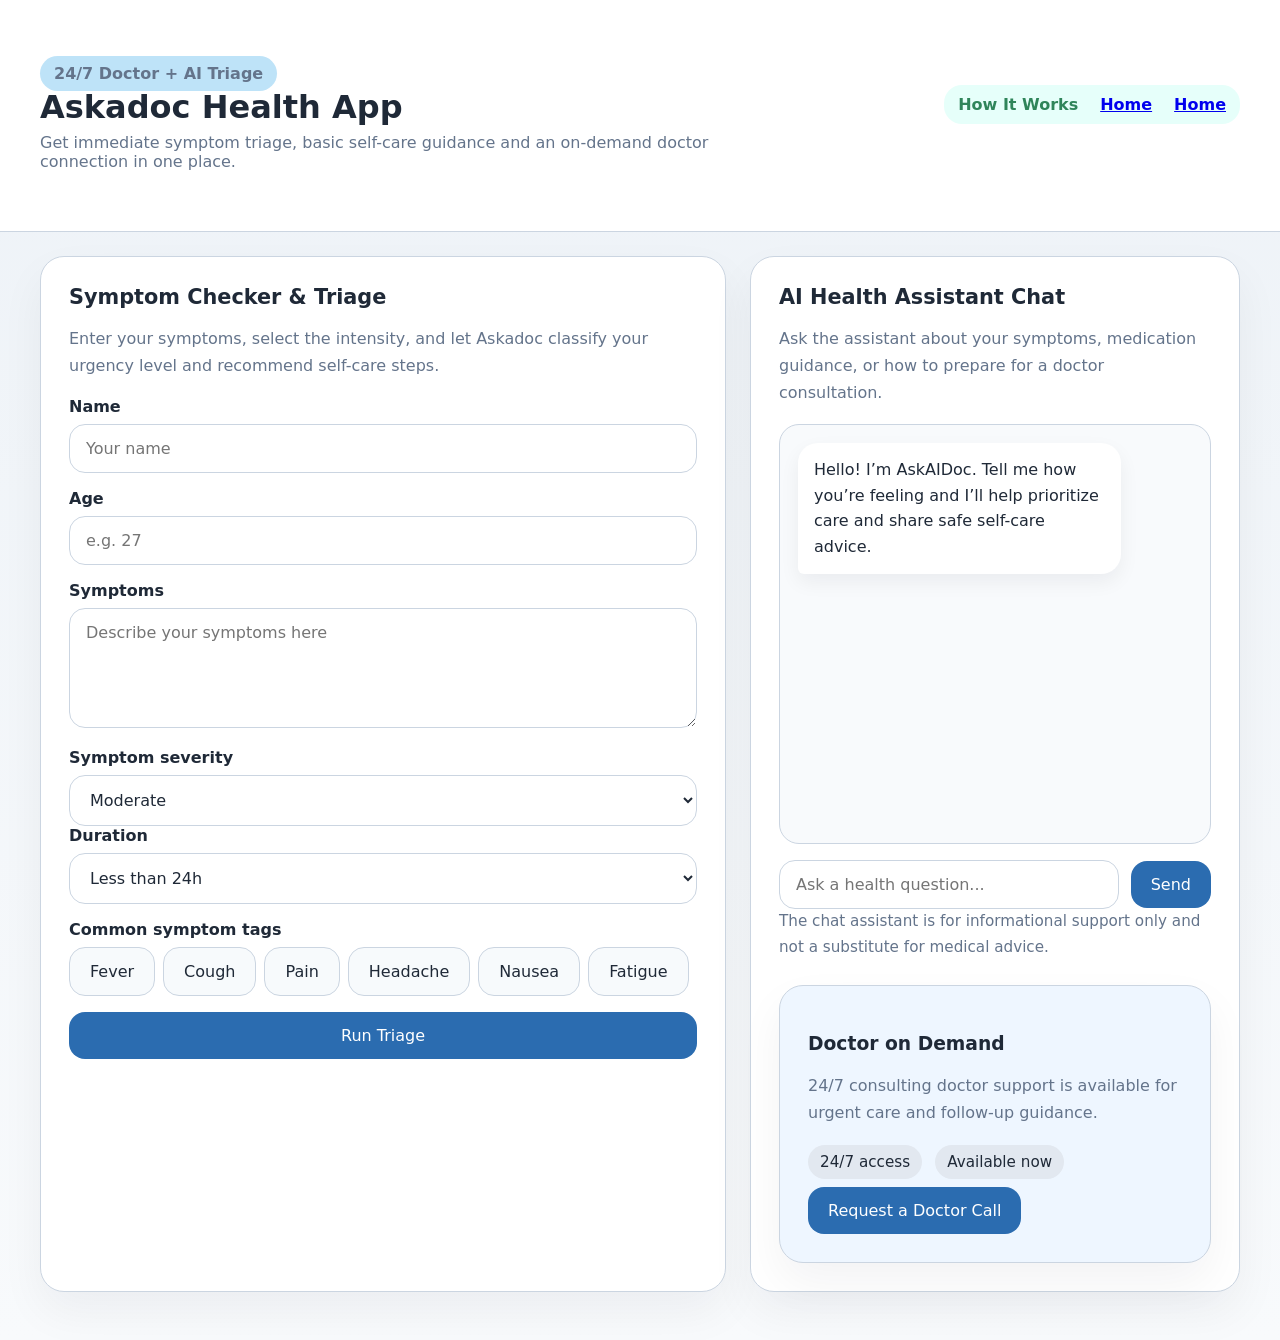
==== index.html @ 36e75188 "Version 2" ====
<!DOCTYPE html>
<html lang="en">
<head>
    <meta charset="UTF-8">
    <meta name="viewport" content="width=device-width, initial-scale=1.0">
    <title>Askadoc</title>
</head>
<body>
    
    <style>
        :root {
            --bg: #f5f9ff;
            --surface: #ffffff;
            --primary: #2b6cb0;
            --primary-soft: #bee3f8;
            --accent: #2f855a;
            --text: #1f2937;
            --muted: #64748b;
            --border: #cbd5e1;
            --danger: #c53030;
            font-family: Inter, system-ui, -apple-system, BlinkMacSystemFont, "Segoe UI", sans-serif;
        }
        * {
            box-sizing: border-box;
        }
        body {
            margin: 0;
            min-height: 100vh;
            background: linear-gradient(180deg, #edf2f7 0%, #f8fafc 100%);
            color: var(--text);
        }
        header {
            padding: 24px 20px 12px;
            background: var(--surface);
            border-bottom: 1px solid var(--border);
            position: sticky;
            top: 0;
            z-index: 10;
        }
        .container {
            width: min(1200px, calc(100% - 32px));
            margin: 0 auto;
            padding: 24px 0 48px;
        }
        .branding {
            display: flex;
            justify-content: space-between;
            align-items: center;
            gap: 16px;
            flex-wrap: wrap;
        }
        .branding h1 {
            margin: 0;
            font-size: clamp(2rem, 2.5vw, 2.8rem);
            line-height: 1.05;
        }
        .branding p {
            margin: 8px 0 0;
            max-width: 720px;
            color: var(--muted);
            font-size: 1rem;
        }
        .pill {
            display: inline-flex;
            align-items: center;
            gap: 8px;
            background: var(--primary-soft);
            color: var(--primary);
            border-radius: 999px;
            padding: 8px 14px;
            font-size: 0.95rem;
            font-weight: 600;
        }
        .grid {
            display: grid;
            gap: 24px;
        }
        .card {
            background: var(--surface);
            border: 1px solid var(--border);
            border-radius: 24px;
            box-shadow: 0 20px 45px rgba(15, 23, 42, 0.05);
            padding: 28px;
        }
        .card h2 {
            margin: 0 0 16px;
            font-size: 1.3rem;
        }
        .card p {
            margin: 0 0 18px;
            color: var(--muted);
            line-height: 1.7;
        }
        .status {
            display: inline-flex;
            align-items: center;
            gap: 10px;
            padding: 10px 14px;
            border-radius: 18px;
            background: #e6fffa;
            color: #2f855a;
            font-weight: 700;
            margin-bottom: 10px;
        }
        .form-row {
            display: grid;
            gap: 16px;
        }
        label {
            font-weight: 600;
            display: block;
            margin-bottom: 8px;
        }
        input, textarea, select {
            width: 100%;
            border: 1px solid var(--border);
            border-radius: 16px;
            padding: 14px 16px;
            font: inherit;
            color: var(--text);
            background: #fff;
        }
        textarea {
            min-height: 120px;
            resize: vertical;
        }
        .row-2 {
            grid-template-columns: 1fr 1fr;
        }
        .row-3 {
            grid-template-columns: repeat(3, minmax(0, 1fr));
        }
        .row-2 > *:last-child, .row-3 > *:last-child {
            min-width: 0;
        }
        button {
            border: none;
            border-radius: 16px;
            padding: 14px 20px;
            font: inherit;
            cursor: pointer;
            color: #fff;
            background: var(--primary);
            transition: transform 0.2s ease, background 0.2s ease;
        }
        button:hover {
            transform: translateY(-1px);
            background: #2c5282;
        }
        .secondary {
            background: #f7fafc;
            color: var(--text);
            border: 1px solid var(--border);
        }
        .secondary:hover {
            background: #edf2f7;
        }
        .badge {
            display: inline-flex;
            align-items: center;
            justify-content: center;
            padding: 8px 12px;
            border-radius: 999px;
            background: #e2e8f0;
            color: var(--text);
            font-size: 0.95rem;
            margin-right: 8px;
            margin-bottom: 8px;
        }
        .chips {
            display: flex;
            flex-wrap: wrap;
            gap: 8px;
            margin-top: 8px;
        }
        .chat-window {
            height: 420px;
            overflow-y: auto;
            display: flex;
            flex-direction: column;
            gap: 14px;
            padding: 18px;
            background: #f8fafc;
            border: 1px solid var(--border);
            border-radius: 20px;
        }
        .message {
            max-width: 82%;
            padding: 14px 16px;
            border-radius: 20px;
            line-height: 1.6;
            white-space: pre-wrap;
        }
        .message.user {
            align-self: flex-end;
            background: var(--primary);
            color: white;
            border-bottom-right-radius: 6px;
        }
        .message.bot {
            align-self: flex-start;
            background: #fff;
            color: var(--text);
            border-bottom-left-radius: 6px;
            box-shadow: 0 8px 20px rgba(15, 23, 42, 0.06);
        }
        .chat-input {
            display: grid;
            grid-template-columns: 1fr auto;
            gap: 12px;
            align-items: center;
            margin-top: 16px;
        }
        .note {
            font-size: 0.95rem;
            color: var(--muted);
        }
        .alert {
            background: #fff5f5;
            color: #9b2c2c;
            padding: 16px;
            border-radius: 18px;
            border: 1px solid #feb2b2;
            display: grid;
            gap: 6px;
        }
        @media (max-width: 767px) {
            .row-2, .row-3 {
                grid-template-columns: 1fr;
            }
            .branding {
                align-items: flex-start;
            }
            .chat-window {
                height: 340px;
            }
        }
    </style>
</head>
<body>
    <header>
        <div class="container branding">
            <div>
                <p class="pill">24/7 Doctor + AI Triage</p>
                <h1>Askadoc Health App</h1>
                <p>Get immediate symptom triage, basic self-care guidance and an on-demand doctor connection in one place.</p>
            </div>
            <div class="status" id="status">
                <span>How It Works</span>
                <a href="/index.html" style="margin-left: 12px; text-decoration: underline;">Home</a>
                <a href="/About.html" style="margin-left: 12px; text-decoration: underline;">Home</a>
            </div>
        </div>
    </header>

    <main class="container grid" style="grid-template-columns: 1.4fr 1fr;">
        <section class="card">
            <h2>Symptom Checker & Triage</h2>
            <p>Enter your symptoms, select the intensity, and let Askadoc classify your urgency level and recommend self-care steps.</p>
            <form id="triage-form" class="form-row">
                <div>
                    <label for="name">Name</label>
                    <input type="text" id="name" placeholder="Your name" required>
                </div>
                <div>
                    <label for="age">Age</label>
                    <input type="number" id="age" min="1" max="120" placeholder="e.g. 27" required>
                </div>
                <div>
                    <label for="symptoms">Symptoms</label>
                    <textarea id="symptoms" placeholder="Describe your symptoms here" required></textarea>
                </div>
                <div class="row-2">
                    <div>
                        <label for="severity">Symptom severity</label>
                        <select id="severity" required>
                            <option value="mild">Mild</option>
                            <option value="moderate" selected>Moderate</option>
                            <option value="severe">Severe</option>
                        </select>
                    </div>
                    <div>
                        <label for="duration">Duration</label>
                        <select id="duration" required>
                            <option value="1">Less than 24h</option>
                            <option value="2">1-3 days</option>
                            <option value="3">More than 3 days</option>
                        </select>
                    </div>
                </div>
                <div>
                    <label>Common symptom tags</label>
                    <div class="chips" id="tag-list">
                        <button type="button" class="secondary" data-tag="fever">Fever</button>
                        <button type="button" class="secondary" data-tag="cough">Cough</button>
                        <button type="button" class="secondary" data-tag="pain">Pain</button>
                        <button type="button" class="secondary" data-tag="headache">Headache</button>
                        <button type="button" class="secondary" data-tag="nausea">Nausea</button>
                        <button type="button" class="secondary" data-tag="fatigue">Fatigue</button>
                    </div>
                </div>
                <button type="submit">Run Triage</button>
            </form>

            <div id="triage-output" style="margin-top: 24px; display:none;" class="card">
                <div class="status" id="triage-level"></div>
                <h3>Recommendations</h3>
                <p id="triage-summary"></p>
                <h4>Self-care advice</h4>
                <ul id="self-care-list"></ul>
                <p class="note">If symptoms worsen or do not improve within 24–48 hours, connect with a doctor immediately.</p>
                <button id="connect-doctor">Connect to Doctor</button>
            </div>
        </section>

        <aside class="card">
            <h2>AI Health Assistant Chat</h2>
            <p>Ask the assistant about your symptoms, medication guidance, or how to prepare for a doctor consultation.</p>
            <div class="chat-window" id="chat-window">
                <div class="message bot">Hello! I’m AskAIDoc. Tell me how you’re feeling and I’ll help prioritize care and share safe self-care advice.</div>
            </div>
            <div class="chat-input">
                <input type="text" id="chat-input" placeholder="Ask a health question..." aria-label="Health chatbot question">
                <button id="send-chat">Send</button>
            </div>
            <p class="note">The chat assistant is for informational support only and not a substitute for medical advice.</p>
            <div class="card" style="margin-top: 24px; background: #eef6ff;">
                <h3>Doctor on Demand</h3>
                <p>24/7 consulting doctor support is available for urgent care and follow-up guidance.</p>
                <div class="badge">24/7 access</div>
                <div class="badge" id="doctor-depth">Available now</div>
                <button id="request-call">Request a Doctor Call</button>
            </div>
        </aside>
    </main>

    
</body>
</html>



</body>
</html>
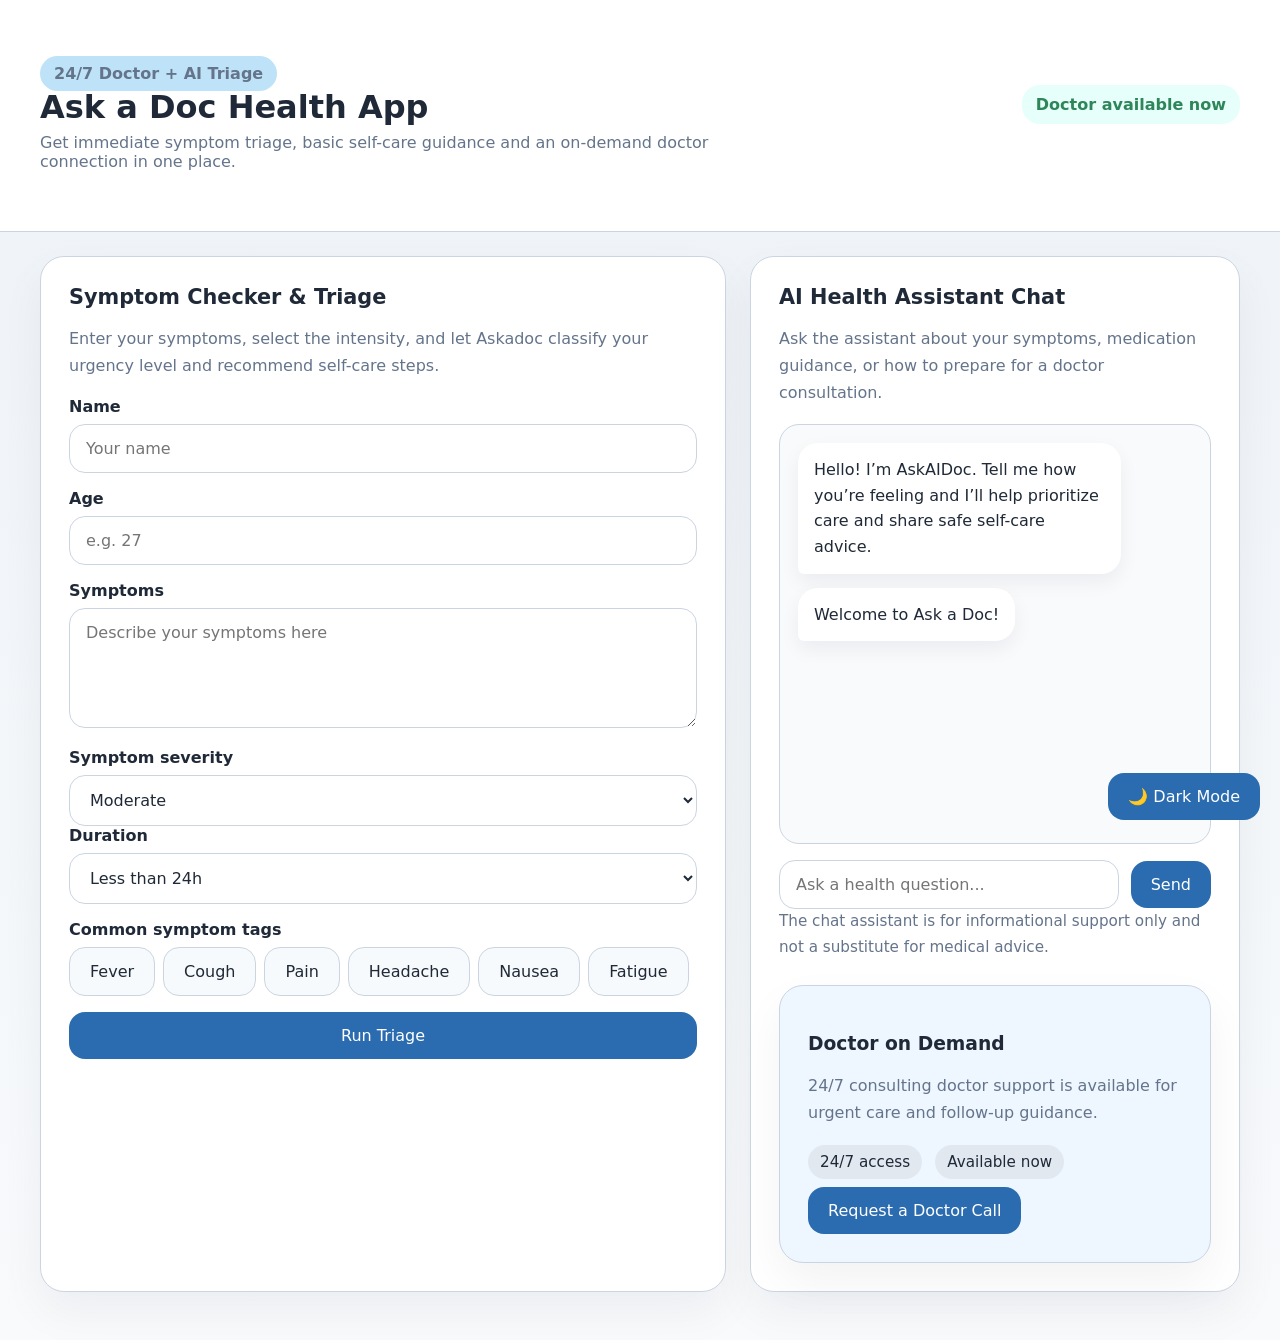
==== commit a50b22a5: "Added js and styles" ====
--- a/index.html
+++ b/index.html
@@ -3,257 +3,24 @@
 <head>
     <meta charset="UTF-8">
     <meta name="viewport" content="width=device-width, initial-scale=1.0">
-    <title>Askadoc</title>
-</head>
-<body>
-    
-    <style>
-        :root {
-            --bg: #f5f9ff;
-            --surface: #ffffff;
-            --primary: #2b6cb0;
-            --primary-soft: #bee3f8;
-            --accent: #2f855a;
-            --text: #1f2937;
-            --muted: #64748b;
-            --border: #cbd5e1;
-            --danger: #c53030;
-            font-family: Inter, system-ui, -apple-system, BlinkMacSystemFont, "Segoe UI", sans-serif;
-        }
-        * {
-            box-sizing: border-box;
-        }
-        body {
-            margin: 0;
-            min-height: 100vh;
-            background: linear-gradient(180deg, #edf2f7 0%, #f8fafc 100%);
-            color: var(--text);
-        }
-        header {
-            padding: 24px 20px 12px;
-            background: var(--surface);
-            border-bottom: 1px solid var(--border);
-            position: sticky;
-            top: 0;
-            z-index: 10;
-        }
-        .container {
-            width: min(1200px, calc(100% - 32px));
-            margin: 0 auto;
-            padding: 24px 0 48px;
-        }
-        .branding {
-            display: flex;
-            justify-content: space-between;
-            align-items: center;
-            gap: 16px;
-            flex-wrap: wrap;
-        }
-        .branding h1 {
-            margin: 0;
-            font-size: clamp(2rem, 2.5vw, 2.8rem);
-            line-height: 1.05;
-        }
-        .branding p {
-            margin: 8px 0 0;
-            max-width: 720px;
-            color: var(--muted);
-            font-size: 1rem;
-        }
-        .pill {
-            display: inline-flex;
-            align-items: center;
-            gap: 8px;
-            background: var(--primary-soft);
-            color: var(--primary);
-            border-radius: 999px;
-            padding: 8px 14px;
-            font-size: 0.95rem;
-            font-weight: 600;
-        }
-        .grid {
-            display: grid;
-            gap: 24px;
-        }
-        .card {
-            background: var(--surface);
-            border: 1px solid var(--border);
-            border-radius: 24px;
-            box-shadow: 0 20px 45px rgba(15, 23, 42, 0.05);
-            padding: 28px;
-        }
-        .card h2 {
-            margin: 0 0 16px;
-            font-size: 1.3rem;
-        }
-        .card p {
-            margin: 0 0 18px;
-            color: var(--muted);
-            line-height: 1.7;
-        }
-        .status {
-            display: inline-flex;
-            align-items: center;
-            gap: 10px;
-            padding: 10px 14px;
-            border-radius: 18px;
-            background: #e6fffa;
-            color: #2f855a;
-            font-weight: 700;
-            margin-bottom: 10px;
-        }
-        .form-row {
-            display: grid;
-            gap: 16px;
-        }
-        label {
-            font-weight: 600;
-            display: block;
-            margin-bottom: 8px;
-        }
-        input, textarea, select {
-            width: 100%;
-            border: 1px solid var(--border);
-            border-radius: 16px;
-            padding: 14px 16px;
-            font: inherit;
-            color: var(--text);
-            background: #fff;
-        }
-        textarea {
-            min-height: 120px;
-            resize: vertical;
-        }
-        .row-2 {
-            grid-template-columns: 1fr 1fr;
-        }
-        .row-3 {
-            grid-template-columns: repeat(3, minmax(0, 1fr));
-        }
-        .row-2 > *:last-child, .row-3 > *:last-child {
-            min-width: 0;
-        }
-        button {
-            border: none;
-            border-radius: 16px;
-            padding: 14px 20px;
-            font: inherit;
-            cursor: pointer;
-            color: #fff;
-            background: var(--primary);
-            transition: transform 0.2s ease, background 0.2s ease;
-        }
-        button:hover {
-            transform: translateY(-1px);
-            background: #2c5282;
-        }
-        .secondary {
-            background: #f7fafc;
-            color: var(--text);
-            border: 1px solid var(--border);
-        }
-        .secondary:hover {
-            background: #edf2f7;
-        }
-        .badge {
-            display: inline-flex;
-            align-items: center;
-            justify-content: center;
-            padding: 8px 12px;
-            border-radius: 999px;
-            background: #e2e8f0;
-            color: var(--text);
-            font-size: 0.95rem;
-            margin-right: 8px;
-            margin-bottom: 8px;
-        }
-        .chips {
-            display: flex;
-            flex-wrap: wrap;
-            gap: 8px;
-            margin-top: 8px;
-        }
-        .chat-window {
-            height: 420px;
-            overflow-y: auto;
-            display: flex;
-            flex-direction: column;
-            gap: 14px;
-            padding: 18px;
-            background: #f8fafc;
-            border: 1px solid var(--border);
-            border-radius: 20px;
-        }
-        .message {
-            max-width: 82%;
-            padding: 14px 16px;
-            border-radius: 20px;
-            line-height: 1.6;
-            white-space: pre-wrap;
-        }
-        .message.user {
-            align-self: flex-end;
-            background: var(--primary);
-            color: white;
-            border-bottom-right-radius: 6px;
-        }
-        .message.bot {
-            align-self: flex-start;
-            background: #fff;
-            color: var(--text);
-            border-bottom-left-radius: 6px;
-            box-shadow: 0 8px 20px rgba(15, 23, 42, 0.06);
-        }
-        .chat-input {
-            display: grid;
-            grid-template-columns: 1fr auto;
-            gap: 12px;
-            align-items: center;
-            margin-top: 16px;
-        }
-        .note {
-            font-size: 0.95rem;
-            color: var(--muted);
-        }
-        .alert {
-            background: #fff5f5;
-            color: #9b2c2c;
-            padding: 16px;
-            border-radius: 18px;
-            border: 1px solid #feb2b2;
-            display: grid;
-            gap: 6px;
-        }
-        @media (max-width: 767px) {
-            .row-2, .row-3 {
-                grid-template-columns: 1fr;
-            }
-            .branding {
-                align-items: flex-start;
-            }
-            .chat-window {
-                height: 340px;
-            }
-        }
-    </style>
+    <title>Ask a Doc</title>
+    <link rel="stylesheet" href="styles.css">
 </head>
 <body>
     <header>
         <div class="container branding">
             <div>
                 <p class="pill">24/7 Doctor + AI Triage</p>
-                <h1>Askadoc Health App</h1>
+                <h1>Ask a Doc Health App</h1>
                 <p>Get immediate symptom triage, basic self-care guidance and an on-demand doctor connection in one place.</p>
             </div>
-            <div class="status" id="status">
-                <span>How It Works</span>
-                <a href="/index.html" style="margin-left: 12px; text-decoration: underline;">Home</a>
-                <a href="/About.html" style="margin-left: 12px; text-decoration: underline;">Home</a>
+            <div class="status" id="doctor-status">
+                <span>Doctor available now</span>
             </div>
         </div>
     </header>
 
-    <main class="container grid" style="grid-template-columns: 1.4fr 1fr;">
+    <main class="container grid two-cols">
         <section class="card">
             <h2>Symptom Checker & Triage</h2>
             <p>Enter your symptoms, select the intensity, and let Askadoc classify your urgency level and recommend self-care steps.</p>
@@ -302,7 +69,7 @@
                 <button type="submit">Run Triage</button>
             </form>
 
-            <div id="triage-output" style="margin-top: 24px; display:none;" class="card">
+            <div id="triage-output" class="card hidden">
                 <div class="status" id="triage-level"></div>
                 <h3>Recommendations</h3>
                 <p id="triage-summary"></p>
@@ -324,7 +91,7 @@
                 <button id="send-chat">Send</button>
             </div>
             <p class="note">The chat assistant is for informational support only and not a substitute for medical advice.</p>
-            <div class="card" style="margin-top: 24px; background: #eef6ff;">
+            <div class="card accent-card">
                 <h3>Doctor on Demand</h3>
                 <p>24/7 consulting doctor support is available for urgent care and follow-up guidance.</p>
                 <div class="badge">24/7 access</div>
@@ -334,11 +101,23 @@
         </aside>
     </main>
 
-    
+    <script src="script.js"></script>
 </body>
 </html>
 
 
 
-</body>
-</html>+
+
+
+
+
+
+
+
+
+
+
+
+
+
--- a/styles.css
+++ b/styles.css
@@ -0,0 +1,247 @@
+:root {
+    --bg: #f5f9ff;
+    --surface: #ffffff;
+    --primary: #2b6cb0;
+    --primary-soft: #bee3f8;
+    --accent: #2f855a;
+    --text: #1f2937;
+    --muted: #64748b;
+    --border: #cbd5e1;
+    --danger: #c53030;
+    font-family: Inter, system-ui, -apple-system, BlinkMacSystemFont, "Segoe UI", sans-serif;
+}
+* {
+    box-sizing: border-box;
+}
+body {
+    margin: 0;
+    min-height: 100vh;
+    background: linear-gradient(180deg, #edf2f7 0%, #f8fafc 100%);
+    color: var(--text);
+}
+header {
+    padding: 24px 20px 12px;
+    background: var(--surface);
+    border-bottom: 1px solid var(--border);
+    position: sticky;
+    top: 0;
+    z-index: 10;
+}
+.container {
+    width: min(1200px, calc(100% - 32px));
+    margin: 0 auto;
+    padding: 24px 0 48px;
+}
+.branding {
+    display: flex;
+    justify-content: space-between;
+    align-items: center;
+    gap: 16px;
+    flex-wrap: wrap;
+}
+.branding h1 {
+    margin: 0;
+    font-size: clamp(2rem, 2.5vw, 2.8rem);
+    line-height: 1.05;
+}
+.branding p {
+    margin: 8px 0 0;
+    max-width: 720px;
+    color: var(--muted);
+    font-size: 1rem;
+}
+.pill {
+    display: inline-flex;
+    align-items: center;
+    gap: 8px;
+    background: var(--primary-soft);
+    color: var(--primary);
+    border-radius: 999px;
+    padding: 8px 14px;
+    font-size: 0.95rem;
+    font-weight: 600;
+}
+.grid {
+    display: grid;
+    gap: 24px;
+}
+.card {
+    background: var(--surface);
+    border: 1px solid var(--border);
+    border-radius: 24px;
+    box-shadow: 0 20px 45px rgba(15, 23, 42, 0.05);
+    padding: 28px;
+}
+.card h2 {
+    margin: 0 0 16px;
+    font-size: 1.3rem;
+}
+.card p {
+    margin: 0 0 18px;
+    color: var(--muted);
+    line-height: 1.7;
+}
+.status {
+    display: inline-flex;
+    align-items: center;
+    gap: 10px;
+    padding: 10px 14px;
+    border-radius: 18px;
+    font-weight: 700;
+    margin-bottom: 10px;
+}
+.status.online{background:#e6fffa;color:#2f855a}
+.status.busy{background:#fff5f5;color:#c53030}
+.form-row {
+    display: grid;
+    gap: 16px;
+}
+label {
+    font-weight: 600;
+    display: block;
+    margin-bottom: 8px;
+}
+input, textarea, select {
+    width: 100%;
+    border: 1px solid var(--border);
+    border-radius: 16px;
+    padding: 14px 16px;
+    font: inherit;
+    color: var(--text);
+    background: #fff;
+}
+textarea {
+    min-height: 120px;
+    resize: vertical;
+}
+.row-2 {
+    grid-template-columns: 1fr 1fr;
+}
+.row-3 {
+    grid-template-columns: repeat(3, minmax(0, 1fr));
+}
+.row-2 > *:last-child, .row-3 > *:last-child {
+    min-width: 0;
+}
+button {
+    border: none;
+    border-radius: 16px;
+    padding: 14px 20px;
+    font: inherit;
+    cursor: pointer;
+    color: #fff;
+    background: var(--primary);
+    transition: transform 0.2s ease, background 0.2s ease;
+}
+button:hover {
+    transform: translateY(-1px);
+    background: #2c5282;
+}
+.secondary {
+    background: #f7fafc;
+    color: var(--text);
+    border: 1px solid var(--border);
+}
+.secondary:hover {
+    background: #edf2f7;
+}
+.badge {
+    display: inline-flex;
+    align-items: center;
+    justify-content: center;
+    padding: 8px 12px;
+    border-radius: 999px;
+    background: #e2e8f0;
+    color: var(--text);
+    font-size: 0.95rem;
+    margin-right: 8px;
+    margin-bottom: 8px;
+}
+.chips {
+    display: flex;
+    flex-wrap: wrap;
+    gap: 8px;
+    margin-top: 8px;
+}
+.chat-window {
+    height: 420px;
+    overflow-y: auto;
+    display: flex;
+    flex-direction: column;
+    gap: 14px;
+    padding: 18px;
+    background: #f8fafc;
+    border: 1px solid var(--border);
+    border-radius: 20px;
+}
+.message {
+    max-width: 82%;
+    padding: 14px 16px;
+    border-radius: 20px;
+    line-height: 1.6;
+    white-space: pre-wrap;
+}
+.message.user {
+    align-self: flex-end;
+    background: var(--primary);
+    color: white;
+    border-bottom-right-radius: 6px;
+}
+.message.bot {
+    align-self: flex-start;
+    background: #fff;
+    color: var(--text);
+    border-bottom-left-radius: 6px;
+    box-shadow: 0 8px 20px rgba(15, 23, 42, 0.06);
+}
+.chat-input {
+    display: grid;
+    grid-template-columns: 1fr auto;
+    gap: 12px;
+    align-items: center;
+    margin-top: 16px;
+}
+.note {
+    font-size: 0.95rem;
+    color: var(--muted);
+}
+.alert {
+    background: #fff5f5;
+    color: #9b2c2c;
+    padding: 16px;
+    border-radius: 18px;
+    border: 1px solid #feb2b2;
+    display: grid;
+    gap: 6px;
+}
+@media (max-width: 767px) {
+    .row-2, .row-3 {
+        grid-template-columns: 1fr;
+    }
+    .branding {
+        align-items: flex-start;
+    }
+    .chat-window {
+        height: 340px;
+    }
+}
+
+/* Added features */
+body.dark{background:#121212;color:#f5f5f5}
+body.dark .card,body.dark header{background:#1f1f1f;color:#fff}
+body.dark input,body.dark textarea,body.dark select{background:#2d2d2d;color:#fff;border-color:#555}
+
+/* Helpers to replace inline styles */
+.two-cols{grid-template-columns: 1.4fr 1fr}
+.hidden{display:none}
+#triage-output{margin-top:24px}
+.accent-card{margin-top:24px;background:#eef6ff}
+
+/* Floating buttons */
+#dark-toggle{position:fixed;right:20px;bottom:80px;z-index:999}
+#top-btn{position:fixed;right:20px;bottom:20px;display:none;z-index:999}
+#top-btn.visible{display:block}
+
+/* Card animation */
+.animate-init{opacity:0;transform:translateY(30px);transition:all .6s ease}
+.animate-in{opacity:1;transform:translateY(0)}
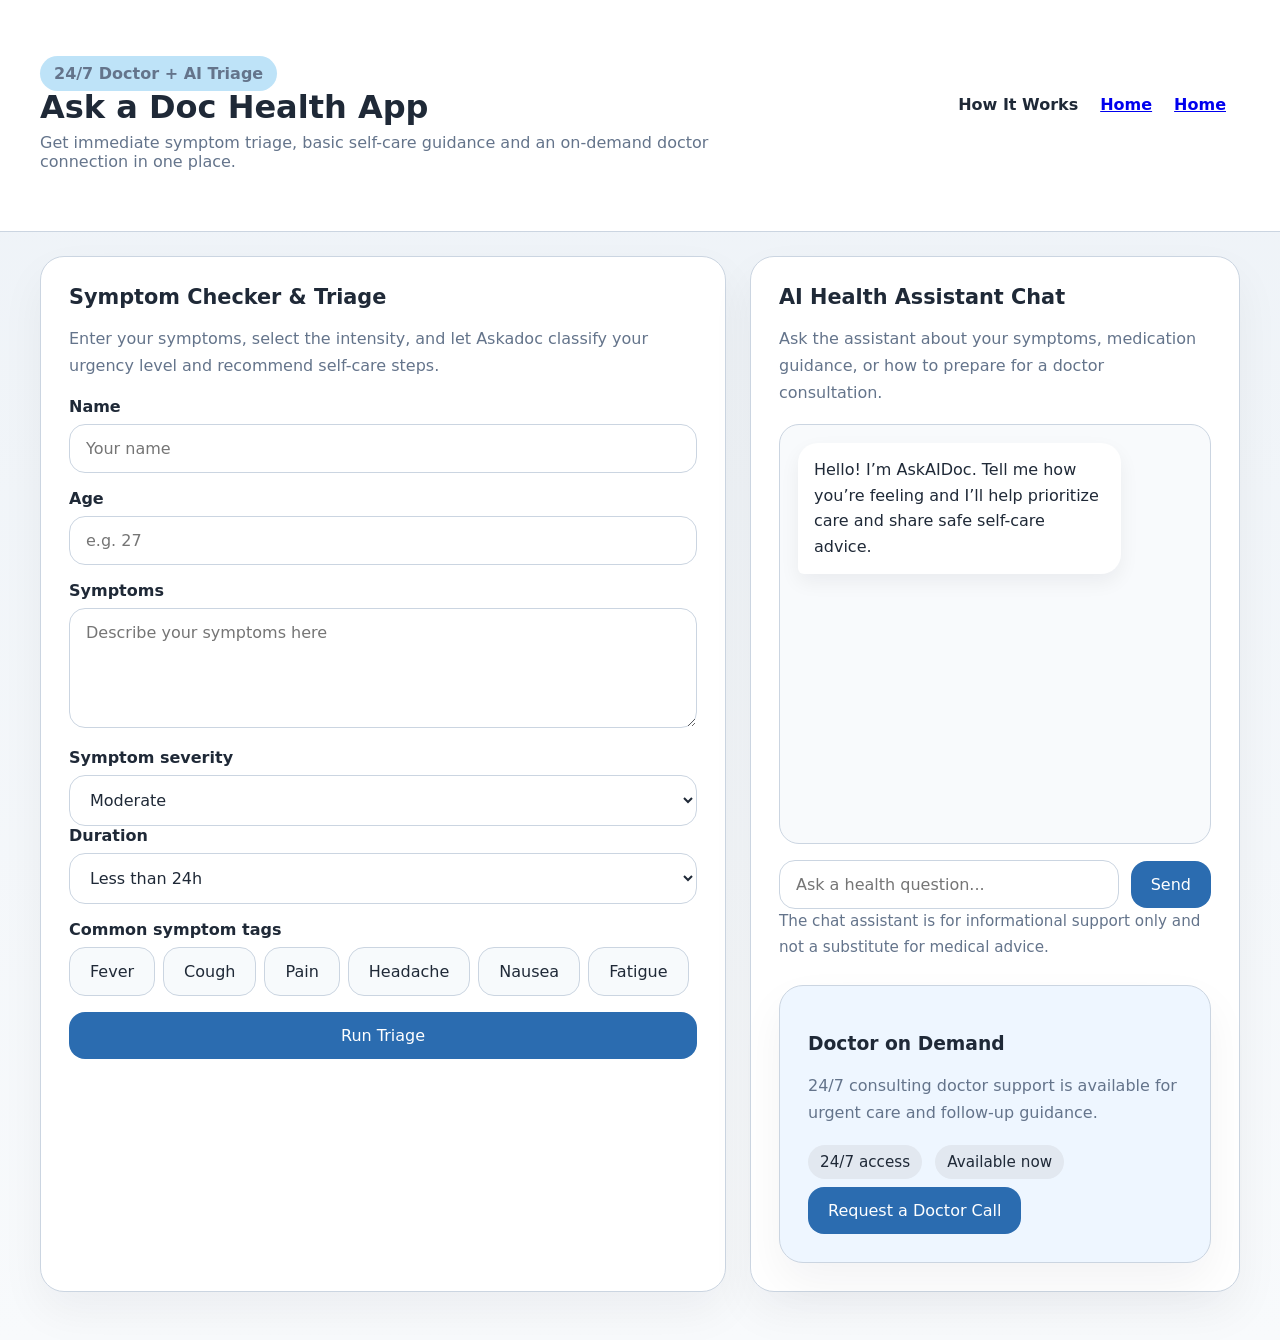
==== commit 26e7a639: "Merge branch 'main' into adding-js" ====
--- a/index.html
+++ b/index.html
@@ -14,8 +14,10 @@
                 <h1>Ask a Doc Health App</h1>
                 <p>Get immediate symptom triage, basic self-care guidance and an on-demand doctor connection in one place.</p>
             </div>
-            <div class="status" id="doctor-status">
-                <span>Doctor available now</span>
+            <div class="status" id="status">
+                <span>How It Works</span>
+                <a href="/index.html" style="margin-left: 12px; text-decoration: underline;">Home</a>
+                <a href="/About.html" style="margin-left: 12px; text-decoration: underline;">Home</a>
             </div>
         </div>
     </header>
@@ -101,7 +103,8 @@
         </aside>
     </main>
 
-    <script src="script.js"></script>
+    <script src="script.js"></script
+    
 </body>
 </html>
 
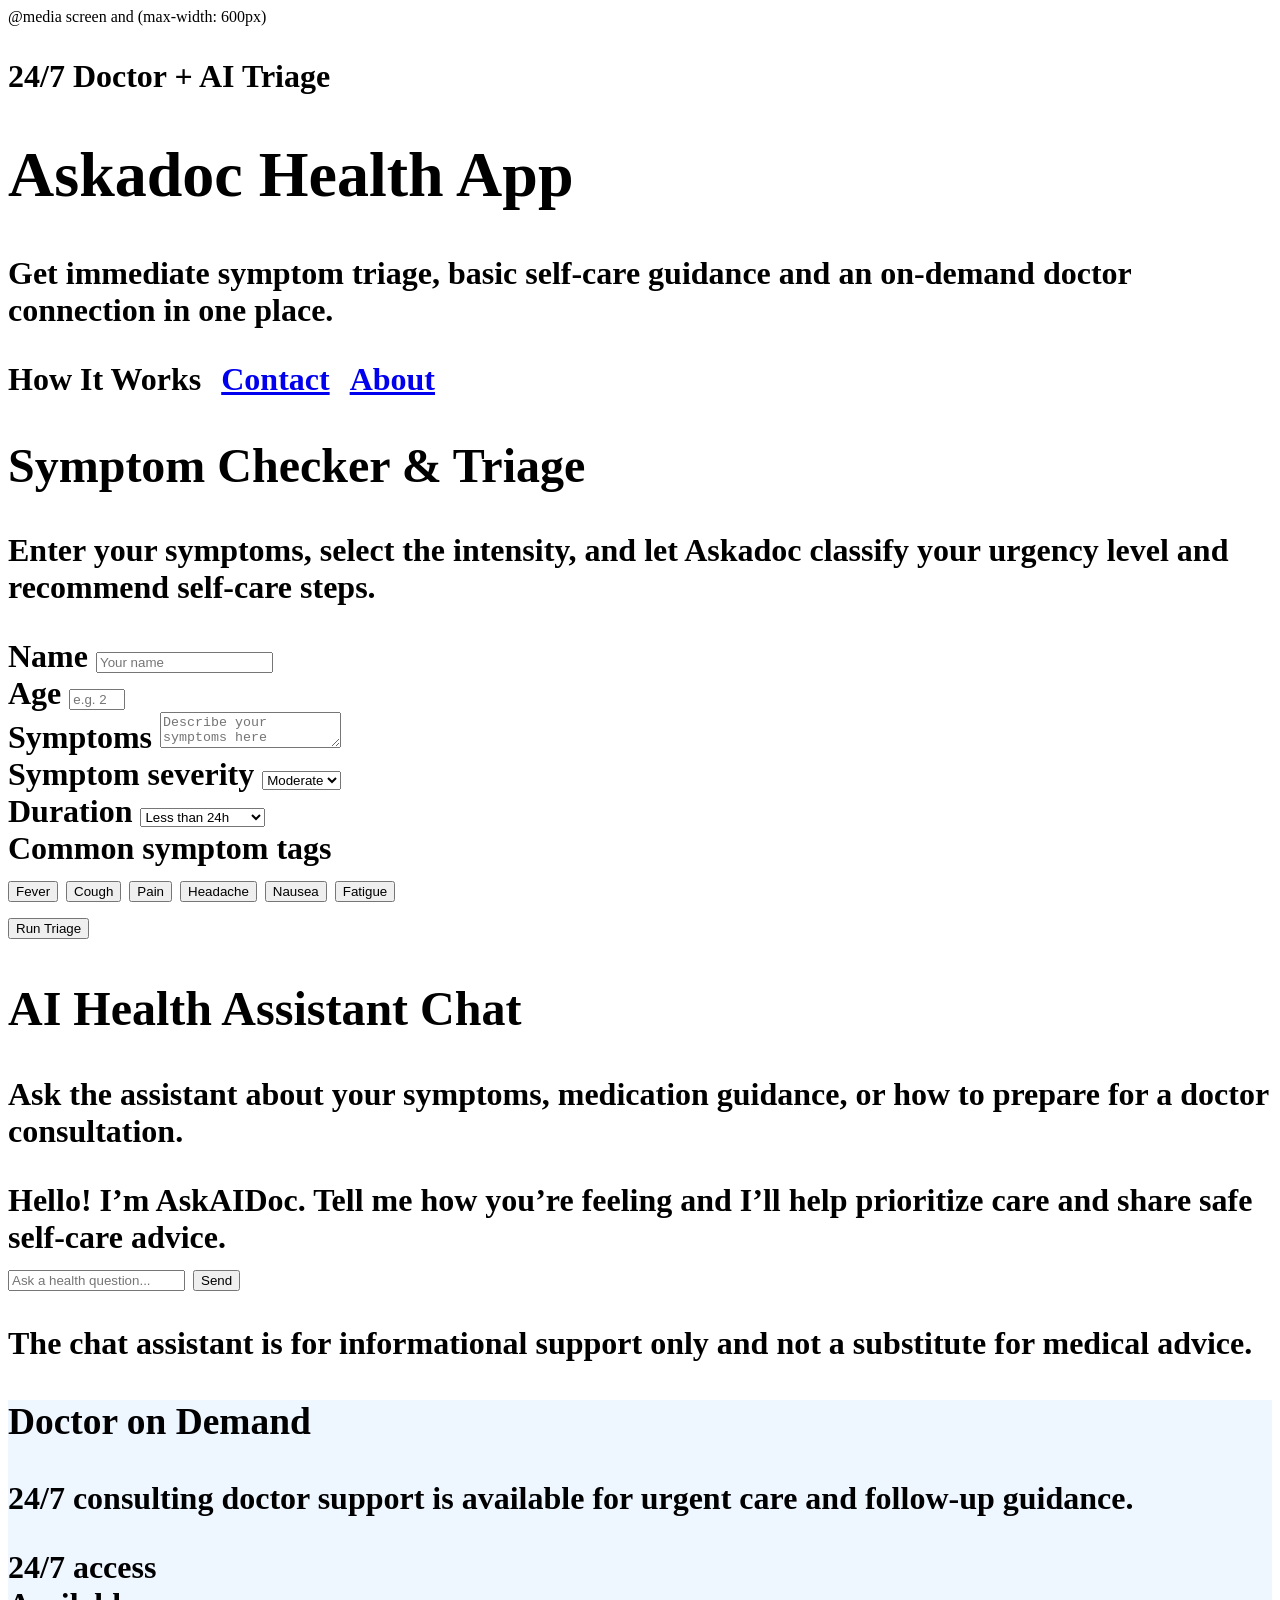
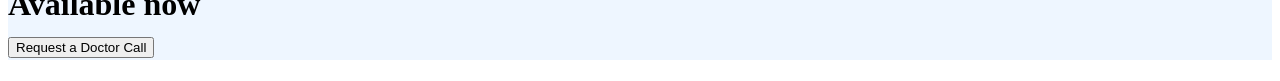
==== commit ed6f180a: "Add CSS styles for layout and mobile responsiveness" ====
--- a/index.html
+++ b/index.html
@@ -1,28 +1,33 @@
 <!DOCTYPE html>
 <html lang="en">
+    @media screen and (max-width: 600px) 
+        <h1 class = "mobile">
+              
 <head>
-    <meta charset="UTF-8">
-    <meta name="viewport" content="width=device-width, initial-scale=1.0">
-    <title>Ask a Doc</title>
-    <link rel="stylesheet" href="styles.css">
+   <link href="/style.css/"rel="stylesheet">
+
+    <title>Askadoc</title>
+</head>
+<body>
+    
 </head>
 <body>
     <header>
         <div class="container branding">
             <div>
                 <p class="pill">24/7 Doctor + AI Triage</p>
-                <h1>Ask a Doc Health App</h1>
+                <h1>Askadoc Health App</h1>
                 <p>Get immediate symptom triage, basic self-care guidance and an on-demand doctor connection in one place.</p>
             </div>
             <div class="status" id="status">
                 <span>How It Works</span>
-                <a href="/index.html" style="margin-left: 12px; text-decoration: underline;">Home</a>
-                <a href="/About.html" style="margin-left: 12px; text-decoration: underline;">Home</a>
+                <a href="/Contact.html/" style="margin-left: 12px; text-decoration: underline;">Contact</a>
+                <a href="/About.html/" style="margin-left: 12px; text-decoration: underline;">About</a>
             </div>
         </div>
     </header>
 
-    <main class="container grid two-cols">
+    <main class="container grid" style="grid-template-columns: 1.4fr 1fr;">
         <section class="card">
             <h2>Symptom Checker & Triage</h2>
             <p>Enter your symptoms, select the intensity, and let Askadoc classify your urgency level and recommend self-care steps.</p>
@@ -71,7 +76,7 @@
                 <button type="submit">Run Triage</button>
             </form>
 
-            <div id="triage-output" class="card hidden">
+            <div id="triage-output" style="margin-top: 24px; display:none;" class="card">
                 <div class="status" id="triage-level"></div>
                 <h3>Recommendations</h3>
                 <p id="triage-summary"></p>
@@ -93,7 +98,7 @@
                 <button id="send-chat">Send</button>
             </div>
             <p class="note">The chat assistant is for informational support only and not a substitute for medical advice.</p>
-            <div class="card accent-card">
+            <div class="card" style="margin-top: 24px; background: #eef6ff;">
                 <h3>Doctor on Demand</h3>
                 <p>24/7 consulting doctor support is available for urgent care and follow-up guidance.</p>
                 <div class="badge">24/7 access</div>
@@ -103,24 +108,11 @@
         </aside>
     </main>
 
-    <script src="script.js"></script
     
 </body>
 </html>
 
 
 
-
-
-
-
-
-
-
-
-
-
-
-
-
-
+</body>
+</html>
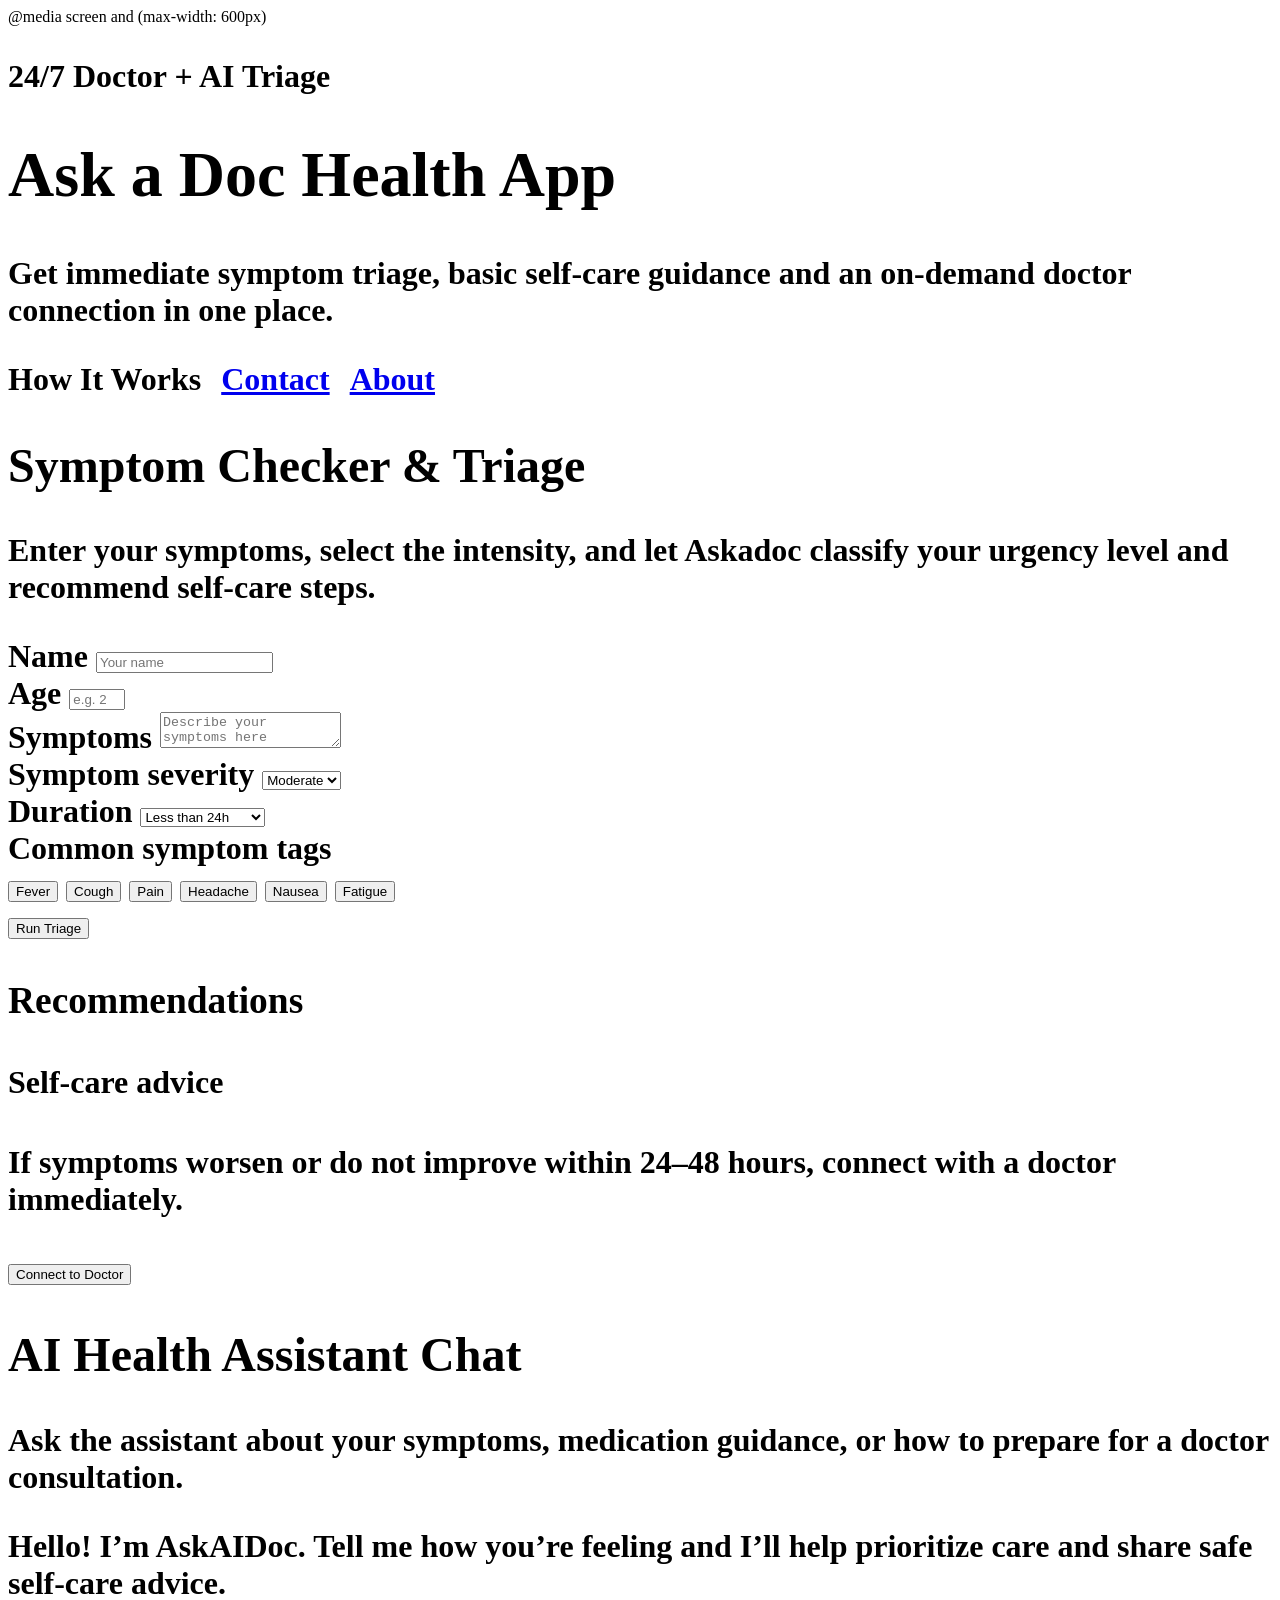
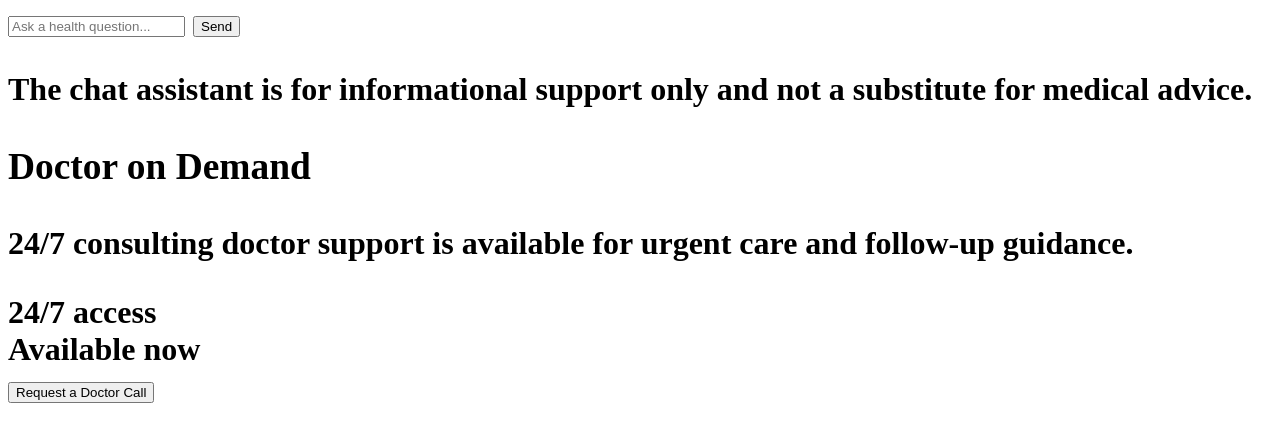
==== commit 57d7658b: "Merge branch 'main' of https://github.com/digitabpen7-prog/Askadoc-Health-app" ====
--- a/index.html
+++ b/index.html
@@ -5,7 +5,6 @@
               
 <head>
    <link href="/style.css/"rel="stylesheet">
-
     <title>Askadoc</title>
 </head>
 <body>
@@ -16,7 +15,7 @@
         <div class="container branding">
             <div>
                 <p class="pill">24/7 Doctor + AI Triage</p>
-                <h1>Askadoc Health App</h1>
+                <h1>Ask a Doc Health App</h1>
                 <p>Get immediate symptom triage, basic self-care guidance and an on-demand doctor connection in one place.</p>
             </div>
             <div class="status" id="status">
@@ -27,7 +26,7 @@
         </div>
     </header>
 
-    <main class="container grid" style="grid-template-columns: 1.4fr 1fr;">
+    <main class="container grid two-cols">
         <section class="card">
             <h2>Symptom Checker & Triage</h2>
             <p>Enter your symptoms, select the intensity, and let Askadoc classify your urgency level and recommend self-care steps.</p>
@@ -76,7 +75,7 @@
                 <button type="submit">Run Triage</button>
             </form>
 
-            <div id="triage-output" style="margin-top: 24px; display:none;" class="card">
+            <div id="triage-output" class="card hidden">
                 <div class="status" id="triage-level"></div>
                 <h3>Recommendations</h3>
                 <p id="triage-summary"></p>
@@ -98,7 +97,7 @@
                 <button id="send-chat">Send</button>
             </div>
             <p class="note">The chat assistant is for informational support only and not a substitute for medical advice.</p>
-            <div class="card" style="margin-top: 24px; background: #eef6ff;">
+            <div class="card accent-card">
                 <h3>Doctor on Demand</h3>
                 <p>24/7 consulting doctor support is available for urgent care and follow-up guidance.</p>
                 <div class="badge">24/7 access</div>
@@ -108,11 +107,24 @@
         </aside>
     </main>
 
+    <script src="script.js"></script
     
 </body>
 </html>
 
 
 
-</body>
-</html>+
+
+
+
+
+
+
+
+
+
+
+
+
+
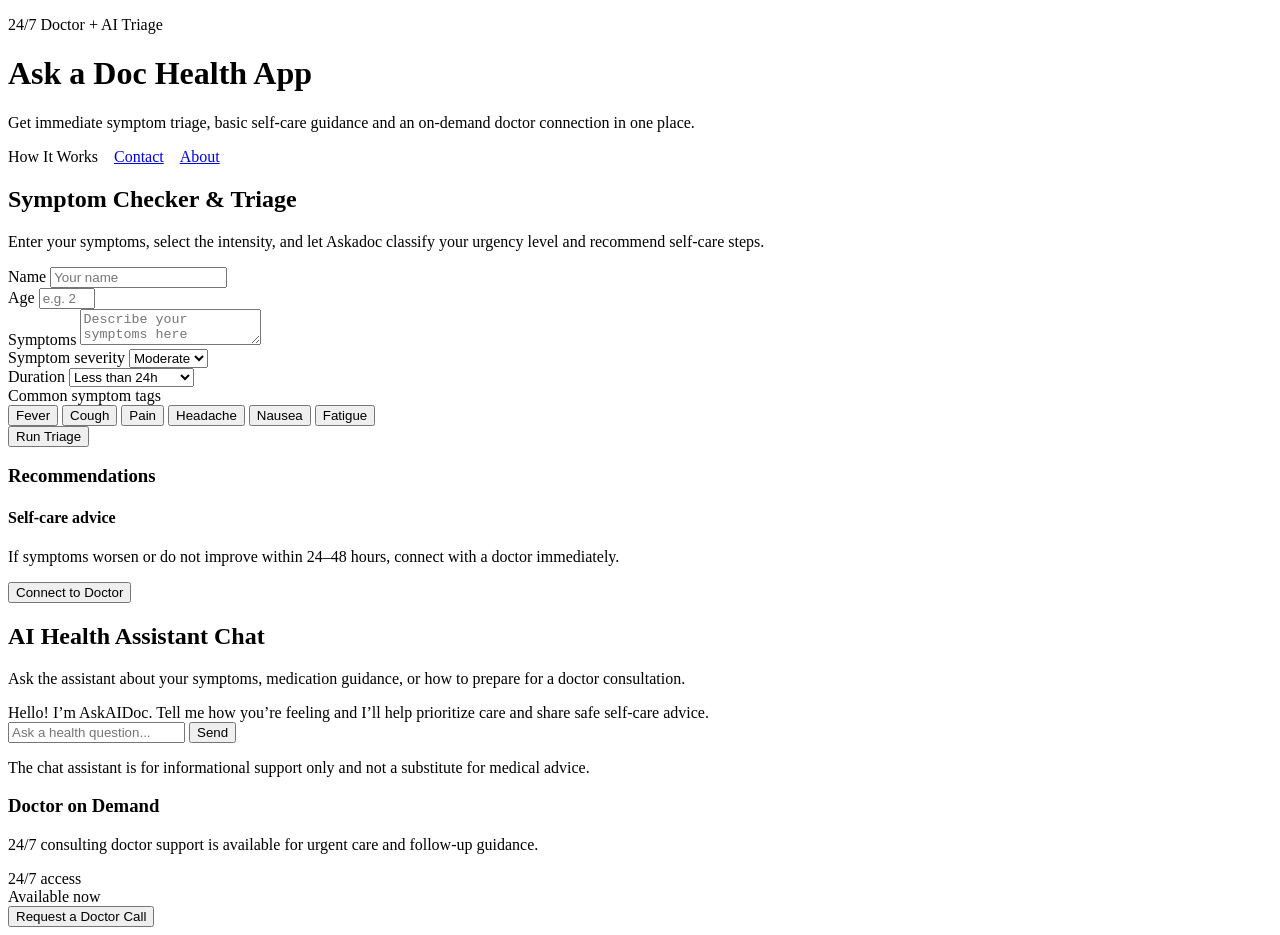
==== commit 57a5b4f8: "Remove unused mobile media query from index.html" ====
--- a/index.html
+++ b/index.html
@@ -1,8 +1,6 @@
 <!DOCTYPE html>
 <html lang="en">
-    @media screen and (max-width: 600px) 
-        <h1 class = "mobile">
-              
+          
 <head>
    <link href="/style.css/"rel="stylesheet">
     <title>Askadoc</title>
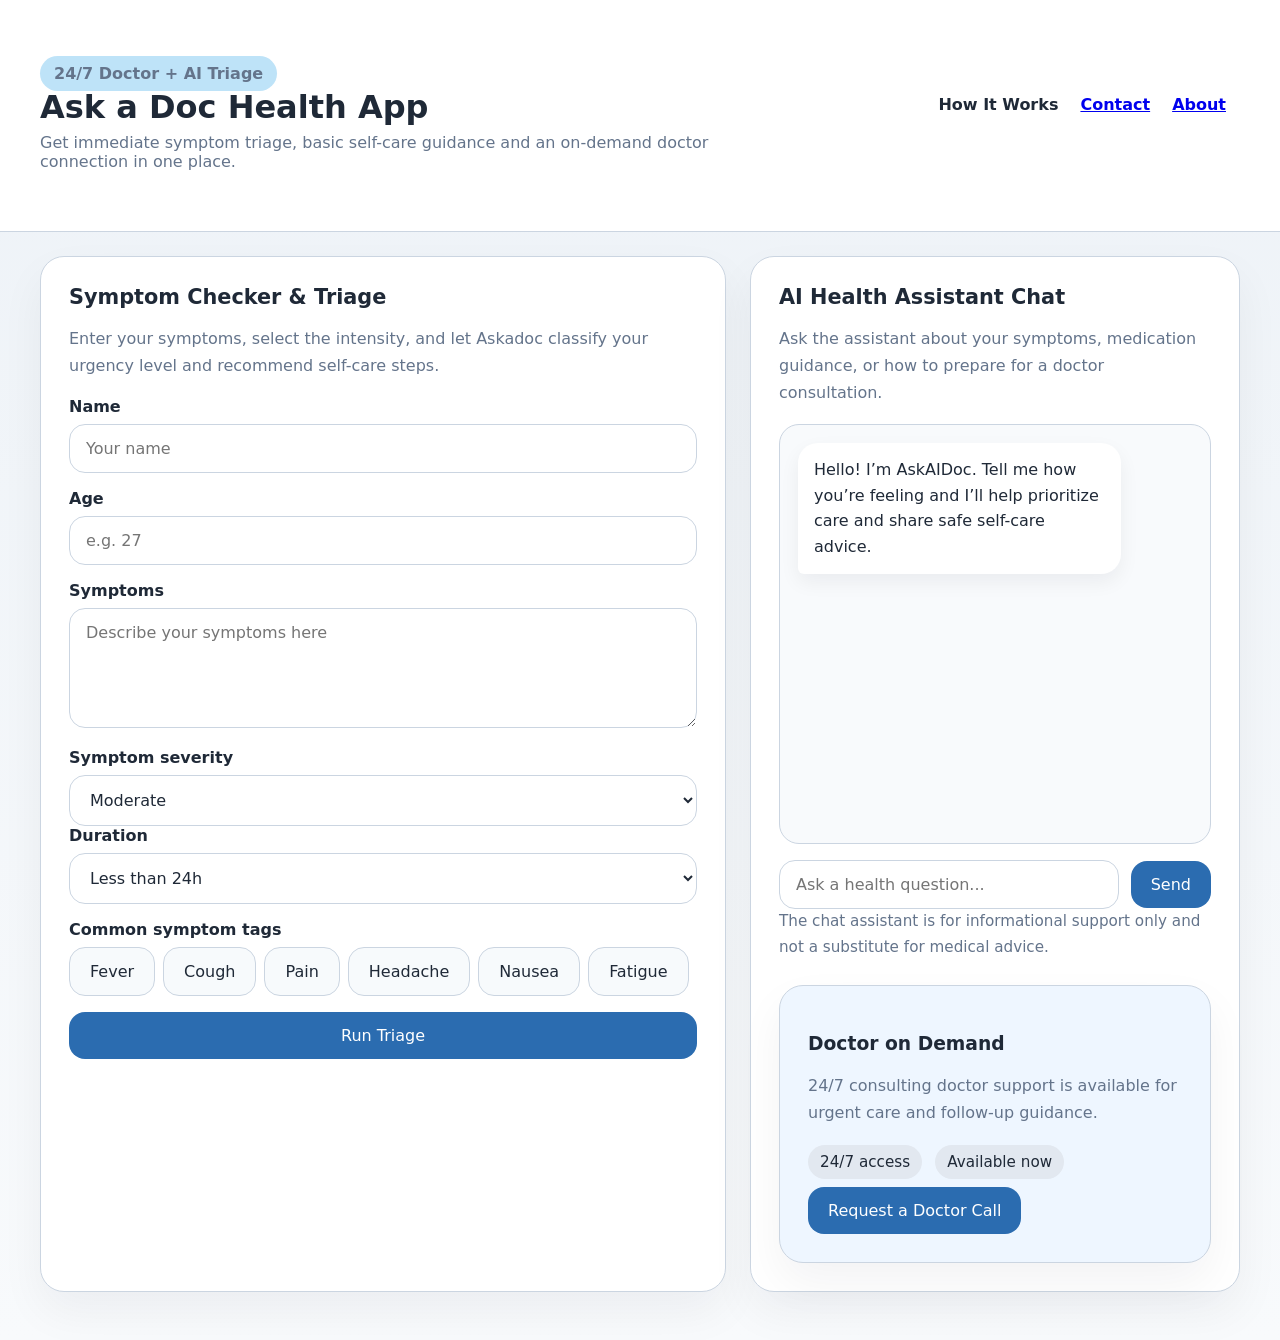
==== commit c6e3fb33: "Fix HTML structure and update stylesheet link in index.html" ====
--- a/index.html
+++ b/index.html
@@ -1,12 +1,10 @@
 <!DOCTYPE html>
 <html lang="en">
-          
 <head>
-   <link href="/style.css/"rel="stylesheet">
-    <title>Askadoc</title>
-</head>
-<body>
-    
+    <meta charset="UTF-8">
+    <meta name="viewport" content="width=device-width, initial-scale=1.0">
+    <title>Ask a Doc</title>
+    <link rel="stylesheet" href="styles.css">
 </head>
 <body>
     <header>
--- a/styles.css
+++ b/styles.css
@@ -0,0 +1,247 @@
+:root {
+    --bg: #f5f9ff;
+    --surface: #ffffff;
+    --primary: #2b6cb0;
+    --primary-soft: #bee3f8;
+    --accent: #2f855a;
+    --text: #1f2937;
+    --muted: #64748b;
+    --border: #cbd5e1;
+    --danger: #c53030;
+    font-family: Inter, system-ui, -apple-system, BlinkMacSystemFont, "Segoe UI", sans-serif;
+}
+* {
+    box-sizing: border-box;
+}
+body {
+    margin: 0;
+    min-height: 100vh;
+    background: linear-gradient(180deg, #edf2f7 0%, #f8fafc 100%);
+    color: var(--text);
+}
+header {
+    padding: 24px 20px 12px;
+    background: var(--surface);
+    border-bottom: 1px solid var(--border);
+    position: sticky;
+    top: 0;
+    z-index: 10;
+}
+.container {
+    width: min(1200px, calc(100% - 32px));
+    margin: 0 auto;
+    padding: 24px 0 48px;
+}
+.branding {
+    display: flex;
+    justify-content: space-between;
+    align-items: center;
+    gap: 16px;
+    flex-wrap: wrap;
+}
+.branding h1 {
+    margin: 0;
+    font-size: clamp(2rem, 2.5vw, 2.8rem);
+    line-height: 1.05;
+}
+.branding p {
+    margin: 8px 0 0;
+    max-width: 720px;
+    color: var(--muted);
+    font-size: 1rem;
+}
+.pill {
+    display: inline-flex;
+    align-items: center;
+    gap: 8px;
+    background: var(--primary-soft);
+    color: var(--primary);
+    border-radius: 999px;
+    padding: 8px 14px;
+    font-size: 0.95rem;
+    font-weight: 600;
+}
+.grid {
+    display: grid;
+    gap: 24px;
+}
+.card {
+    background: var(--surface);
+    border: 1px solid var(--border);
+    border-radius: 24px;
+    box-shadow: 0 20px 45px rgba(15, 23, 42, 0.05);
+    padding: 28px;
+}
+.card h2 {
+    margin: 0 0 16px;
+    font-size: 1.3rem;
+}
+.card p {
+    margin: 0 0 18px;
+    color: var(--muted);
+    line-height: 1.7;
+}
+.status {
+    display: inline-flex;
+    align-items: center;
+    gap: 10px;
+    padding: 10px 14px;
+    border-radius: 18px;
+    font-weight: 700;
+    margin-bottom: 10px;
+}
+.status.online{background:#e6fffa;color:#2f855a}
+.status.busy{background:#fff5f5;color:#c53030}
+.form-row {
+    display: grid;
+    gap: 16px;
+}
+label {
+    font-weight: 600;
+    display: block;
+    margin-bottom: 8px;
+}
+input, textarea, select {
+    width: 100%;
+    border: 1px solid var(--border);
+    border-radius: 16px;
+    padding: 14px 16px;
+    font: inherit;
+    color: var(--text);
+    background: #fff;
+}
+textarea {
+    min-height: 120px;
+    resize: vertical;
+}
+.row-2 {
+    grid-template-columns: 1fr 1fr;
+}
+.row-3 {
+    grid-template-columns: repeat(3, minmax(0, 1fr));
+}
+.row-2 > *:last-child, .row-3 > *:last-child {
+    min-width: 0;
+}
+button {
+    border: none;
+    border-radius: 16px;
+    padding: 14px 20px;
+    font: inherit;
+    cursor: pointer;
+    color: #fff;
+    background: var(--primary);
+    transition: transform 0.2s ease, background 0.2s ease;
+}
+button:hover {
+    transform: translateY(-1px);
+    background: #2c5282;
+}
+.secondary {
+    background: #f7fafc;
+    color: var(--text);
+    border: 1px solid var(--border);
+}
+.secondary:hover {
+    background: #edf2f7;
+}
+.badge {
+    display: inline-flex;
+    align-items: center;
+    justify-content: center;
+    padding: 8px 12px;
+    border-radius: 999px;
+    background: #e2e8f0;
+    color: var(--text);
+    font-size: 0.95rem;
+    margin-right: 8px;
+    margin-bottom: 8px;
+}
+.chips {
+    display: flex;
+    flex-wrap: wrap;
+    gap: 8px;
+    margin-top: 8px;
+}
+.chat-window {
+    height: 420px;
+    overflow-y: auto;
+    display: flex;
+    flex-direction: column;
+    gap: 14px;
+    padding: 18px;
+    background: #f8fafc;
+    border: 1px solid var(--border);
+    border-radius: 20px;
+}
+.message {
+    max-width: 82%;
+    padding: 14px 16px;
+    border-radius: 20px;
+    line-height: 1.6;
+    white-space: pre-wrap;
+}
+.message.user {
+    align-self: flex-end;
+    background: var(--primary);
+    color: white;
+    border-bottom-right-radius: 6px;
+}
+.message.bot {
+    align-self: flex-start;
+    background: #fff;
+    color: var(--text);
+    border-bottom-left-radius: 6px;
+    box-shadow: 0 8px 20px rgba(15, 23, 42, 0.06);
+}
+.chat-input {
+    display: grid;
+    grid-template-columns: 1fr auto;
+    gap: 12px;
+    align-items: center;
+    margin-top: 16px;
+}
+.note {
+    font-size: 0.95rem;
+    color: var(--muted);
+}
+.alert {
+    background: #fff5f5;
+    color: #9b2c2c;
+    padding: 16px;
+    border-radius: 18px;
+    border: 1px solid #feb2b2;
+    display: grid;
+    gap: 6px;
+}
+@media (max-width: 767px) {
+    .row-2, .row-3 {
+        grid-template-columns: 1fr;
+    }
+    .branding {
+        align-items: flex-start;
+    }
+    .chat-window {
+        height: 340px;
+    }
+}
+
+/* Added features */
+body.dark{background:#121212;color:#f5f5f5}
+body.dark .card,body.dark header{background:#1f1f1f;color:#fff}
+body.dark input,body.dark textarea,body.dark select{background:#2d2d2d;color:#fff;border-color:#555}
+
+/* Helpers to replace inline styles */
+.two-cols{grid-template-columns: 1.4fr 1fr}
+.hidden{display:none}
+#triage-output{margin-top:24px}
+.accent-card{margin-top:24px;background:#eef6ff}
+
+/* Floating buttons */
+#dark-toggle{position:fixed;right:20px;bottom:80px;z-index:999}
+#top-btn{position:fixed;right:20px;bottom:20px;display:none;z-index:999}
+#top-btn.visible{display:block}
+
+/* Card animation */
+.animate-init{opacity:0;transform:translateY(30px);transition:all .6s ease}
+.animate-in{opacity:1;transform:translateY(0)}
